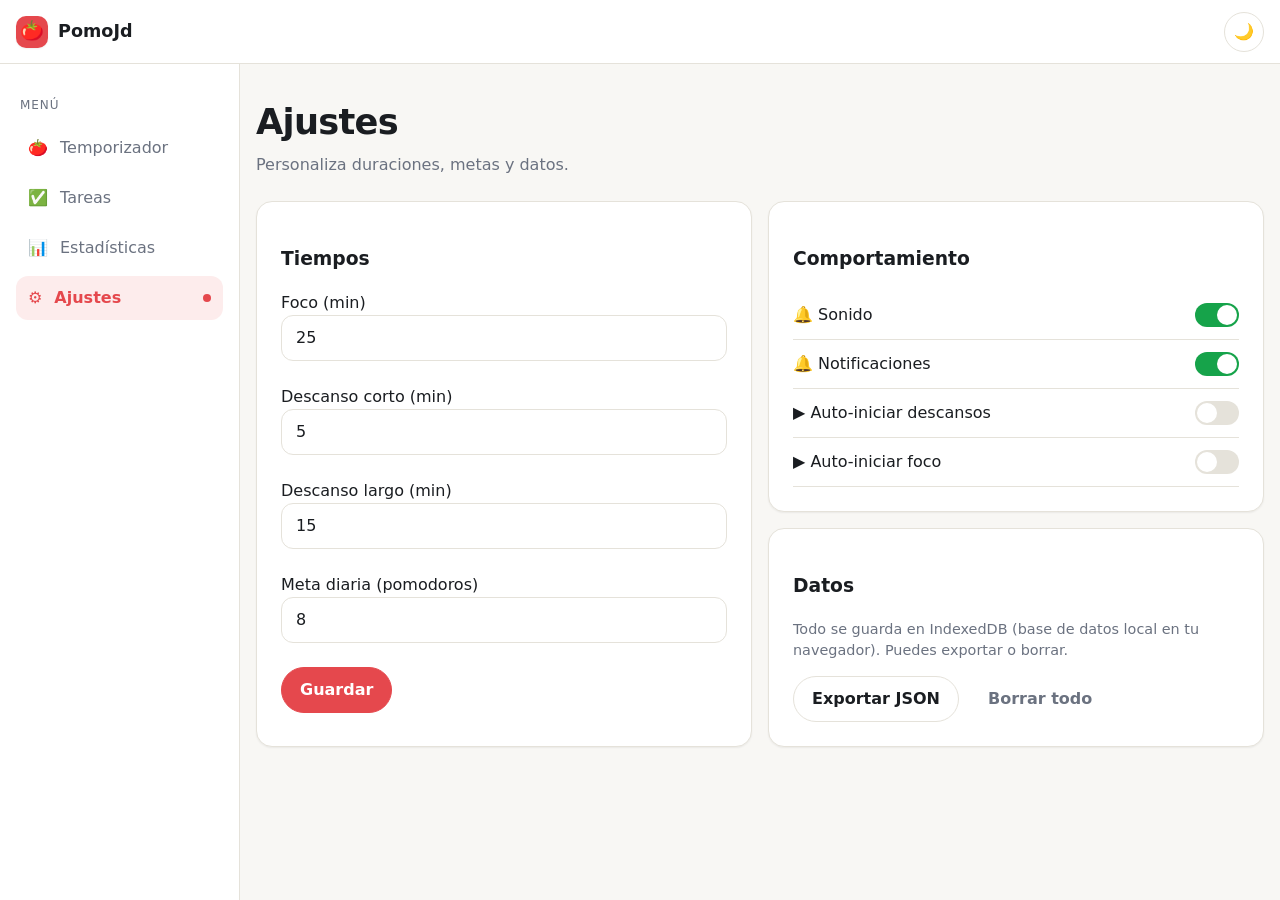
==== config.html @ 17af548b "feat: PomoJd app completa multipagina + DB" ====
<!doctype html><html lang="es" data-theme="light"><head><meta charset="utf-8"><meta name="viewport" content="width=device-width,initial-scale=1"><title>PomoJd • Ajustes</title><link rel="stylesheet" href="css/tokens.css"><link rel="stylesheet" href="css/base.css"><link rel="stylesheet" href="css/components.css"><link rel="icon" href="data:image/svg+xml,<svg xmlns='http://www.w3.org/2000/svg' viewBox='0 0 100 100'><text y='.9em' font-size='90'>🍅</text></svg>"></head>
<body><header class="topbar"><div class="logo"><div class="logo-mark">🍅</div> PomoJd</div><div class="topbar-actions"><button class="btn btn-icon" id="themeBtn" onclick="PomoUI.toggleTheme()">🌙</button></div></header>
<div class="shell"><nav class="sidebar"><div class="nav-section">Menú</div><a class="nav-link" data-page="timer" href="index.html">🍅 <span class="label">Temporizador</span><span class="dot"></span></a><a class="nav-link" data-page="tasks" href="tareas.html">✅ <span class="label">Tareas</span><span class="dot"></span></a><a class="nav-link" data-page="stats" href="stats.html">📊 <span class="label">Estadísticas</span><span class="dot"></span></a><a class="nav-link" data-page="settings" href="config.html">⚙️ <span class="label">Ajustes</span><span class="dot"></span></a></nav>
<main class="main"><div class="page-head"><div><h1>Ajustes</h1><p>Personaliza duraciones, metas y datos.</p></div></div>
<div class="grid grid-2"><div class="card"><h3>Tiempos</h3>
<label>Foco (min)<input id="focusMin" type="number" min="1" max="120" class="input"></label><br><br>
<label>Descanso corto (min)<input id="shortMin" type="number" min="1" max="30" class="input"></label><br><br>
<label>Descanso largo (min)<input id="longMin" type="number" min="5" max="60" class="input"></label><br><br>
<label>Meta diaria (pomodoros)<input id="dailyGoal" type="number" min="1" max="30" class="input"></label><br><br>
<button class="btn btn-primary" id="saveTimes">Guardar</button></div>
<div><div class="card" style="margin-bottom:16px"><h3>Comportamiento</h3><div id="toggles"></div></div>
<div class="card"><h3>Datos</h3><p style="color:var(--text-muted);font-size:.9rem">Todo se guarda en IndexedDB (base de datos local en tu navegador). Puedes exportar o borrar.</p><div class="row"><button class="btn" id="expJson">Exportar JSON</button><button class="btn btn-ghost" id="wipe">Borrar todo</button></div></div></div></div>
</main></div><nav class="tabbar"><a data-page="timer" href="index.html">🍅<span>Timer</span></a><a data-page="tasks" href="tareas.html">✅<span>Tareas</span></a><a data-page="stats" href="stats.html">📊<span>Stats</span></a><a data-page="settings" href="config.html">⚙️<span>Ajustes</span></a></nav><div id="toasts"></div>
<script src="js/db.js"></script><script src="js/ui.js"></script><script src="js/settings.js"></script><script>PomoUI.setActiveNav('settings');PomoSettings.init();</script></body></html>
---- css/tokens.css ----
:root{
  color-scheme: light;
  --bg:#F8F7F4; --bg-elev:#FFFFFF; --bg-subtle:#EFEDE8;
  --text:#1A1D21; --text-muted:#6B7280; --border:#E5E2DA;
  --primary:#E5484D; --primary-hover:#C93A3F; --primary-soft:#FDECEC;
  --focus:#2563EB; --success:#16A34A; --success-soft:#E6F6EC;
  --warning:#D97706; --warning-soft:#FEF3C7; --info:#0E7490; --info-soft:#E0F5FA;
  --ring-track:#E9E6DD; --ring-progress:#E5484D; --ring-break:#16A34A;
  --font-sans:"Inter",system-ui,-apple-system,"Segoe UI",Roboto,sans-serif;
  --font-mono:ui-monospace,SFMono-Regular,Menlo,Consolas,monospace;
  --fs-xs:.75rem; --fs-sm:.875rem; --fs-base:1rem;
  --fs-lg:1.25rem; --fs-xl:1.5rem; --fs-2xl:2rem;
  --fs-timer:clamp(3.5rem,12vw,6rem);
  --sp-1:4px; --sp-2:8px; --sp-3:12px; --sp-4:16px; --sp-6:24px; --sp-8:32px; --sp-12:48px;
  --r-sm:8px; --r-md:12px; --r-lg:16px; --r-full:999px;
  --shadow-sm:0 1px 2px rgb(0 0 0/.06);
  --shadow-md:0 4px 12px rgb(0 0 0/.08);
  --shadow-lg:0 12px 32px rgb(0 0 0/.12);
  --maxw:1120px; --nav-h:64px; --tabbar-h:68px;
  --ease:cubic-bezier(.2,.8,.2,1); --dur-fast:150ms; --dur-med:300ms;
}
[data-theme="dark"]{
  color-scheme: dark;
  --bg:#121417; --bg-elev:#1B1E23; --bg-subtle:#24282F;
  --text:#F3F4F6; --text-muted:#9CA3AF; --border:#2A2F37;
  --primary:#FF6363; --primary-hover:#FF7A7A; --primary-soft:#2E1D1D;
  --focus:#60A5FA; --success:#34D399; --success-soft:#143325;
  --warning:#FBBF24; --warning-soft:#30250F; --info:#22D3EE; --info-soft:#0f3038;
  --ring-track:#2A2F37; --ring-progress:#FF6363; --ring-break:#34D399;
}
---- css/base.css ----
*{box-sizing:border-box}
html{scroll-behavior:smooth}
body{margin:0;font-family:var(--font-sans);background:var(--bg);color:var(--text);line-height:1.5;-webkit-font-smoothing:antialiased}
a{color:inherit;text-decoration:none}
button{font:inherit}
.topbar{height:var(--nav-h);display:flex;align-items:center;justify-content:space-between;padding:0 var(--sp-4);background:var(--bg-elev);border-bottom:1px solid var(--border);position:sticky;top:0;z-index:20}
.logo{display:flex;align-items:center;gap:10px;font-weight:700;font-size:1.1rem}
.logo-mark{width:32px;height:32px;border-radius:10px;background:var(--primary);color:#fff;display:grid;place-items:center;font-size:1.2rem;box-shadow:var(--shadow-sm)}
.topbar-actions{display:flex;gap:8px;align-items:center}
.shell{display:flex;min-height:calc(100vh - var(--nav-h))}
.sidebar{width:240px;flex-shrink:0;background:var(--bg-elev);border-right:1px solid var(--border);padding:var(--sp-4);display:flex;flex-direction:column;gap:6px;position:sticky;top:var(--nav-h);height:calc(100vh - var(--nav-h))}
.nav-link{display:flex;align-items:center;gap:12px;padding:10px 12px;border-radius:var(--r-md);color:var(--text-muted);font-weight:500;transition:all var(--dur-fast) var(--ease)}
.nav-link:hover{background:var(--bg-subtle);color:var(--text)}
.nav-link.active{background:var(--primary-soft);color:var(--primary);font-weight:700}
.nav-link .dot{margin-left:auto;width:8px;height:8px;border-radius:50%;background:var(--primary);display:none}
.nav-link.active .dot{display:block}
.nav-section{font-size:var(--fs-xs);text-transform:uppercase;letter-spacing:.08em;color:var(--text-muted);margin:16px 4px 6px}
.streak-card{margin-top:auto;background:var(--bg-subtle);border:1px solid var(--border);border-radius:var(--r-lg);padding:14px}
.main{flex:1;max-width:var(--maxw);margin:0 auto;padding:var(--sp-8) var(--sp-4) 60px;width:100%;animation:pageIn var(--dur-med) var(--ease)}
@keyframes pageIn{from{opacity:0;transform:translateY(8px)}to{opacity:1;transform:none}}
.page-head{display:flex;flex-wrap:wrap;align-items:end;justify-content:space-between;gap:12px;margin-bottom:var(--sp-6)}
.page-head h1{margin:0;font-size:clamp(1.6rem,3vw,2.2rem);letter-spacing:-.02em}
.page-head p{margin:4px 0 0;color:var(--text-muted)}
.grid{display:grid;gap:16px}
.grid-2{grid-template-columns:repeat(2,minmax(0,1fr))}
.grid-4{grid-template-columns:repeat(4,minmax(0,1fr))}
.card{background:var(--bg-elev);border:1px solid var(--border);border-radius:var(--r-lg);box-shadow:var(--shadow-sm);padding:var(--sp-6)}
.tabbar{display:none}
#toasts{position:fixed;right:16px;bottom:16px;display:flex;flex-direction:column;gap:8px;z-index:50}
.toast{background:var(--text);color:var(--bg);padding:12px 16px;border-radius:var(--r-md);box-shadow:var(--shadow-lg);font-size:var(--fs-sm);animation:pageIn var(--dur-med) var(--ease)}
@media(max-width:1023px){.sidebar{width:72px;padding:12px 8px}.sidebar .label,.sidebar .nav-section,.sidebar .streak-card{display:none}.nav-link{justify-content:center}}
@media(max-width:640px){
  .sidebar{display:none}
  .main{padding:20px 16px calc(var(--tabbar-h) + 24px)}
  .grid-2,.grid-4{grid-template-columns:1fr}
  .tabbar{display:flex;position:fixed;bottom:0;left:0;right:0;height:var(--tabbar-h);background:var(--bg-elev);border-top:1px solid var(--border);z-index:20;padding:8px}
  .tabbar a{flex:1;display:flex;flex-direction:column;align-items:center;justify-content:center;gap:2px;font-size:11px;color:var(--text-muted);border-radius:var(--r-md)}
  .tabbar a.active{color:var(--primary);background:var(--primary-soft);font-weight:700}
  #toasts{left:16px;bottom:calc(var(--tabbar-h) + 12px)}
}
@media(prefers-reduced-motion:reduce){*{animation:none!important;transition:none!important}}
---- css/components.css ----
.btn{border:1px solid var(--border);background:var(--bg-elev);color:var(--text);padding:10px 18px;border-radius:var(--r-full);cursor:pointer;font-weight:600;transition:all var(--dur-fast) var(--ease);display:inline-flex;align-items:center;gap:8px;justify-content:center}
.btn:hover{transform:translateY(-1px);box-shadow:var(--shadow-md)}
.btn:active{transform:scale(.98)}
.btn-primary{background:var(--primary);border-color:var(--primary);color:#fff}
.btn-primary:hover{background:var(--primary-hover)}
.btn-large{width:64px;height:64px;border-radius:50%;font-size:1.5rem;padding:0}
.btn-icon{width:40px;height:40px;border-radius:50%;padding:0}
.btn-ghost{background:transparent;border-color:transparent;color:var(--text-muted)}
.btn-ghost:hover{background:var(--bg-subtle);color:var(--text);box-shadow:none}
.btn:focus-visible,a:focus-visible,input:focus-visible,select:focus-visible{outline:2px solid var(--focus);outline-offset:2px}
.mode-tabs{display:inline-flex;background:var(--bg-subtle);border:1px solid var(--border);border-radius:var(--r-full);padding:4px;gap:4px}
.mode-tabs button{border:0;background:transparent;padding:8px 16px;border-radius:var(--r-full);cursor:pointer;color:var(--text-muted);font-weight:600}
.mode-tabs button.active{background:var(--bg-elev);color:var(--text);box-shadow:var(--shadow-sm)}
.mode-tabs button.active[data-mode="focus"]{background:var(--primary);color:#fff}
.mode-tabs button.active[data-mode="short"]{background:var(--success);color:#fff}
.mode-tabs button.active[data-mode="long"]{background:var(--info);color:#fff}
.timer-wrap{display:flex;flex-direction:column;align-items:center;gap:20px;padding:24px 0}
.ring{position:relative;width:min(320px,80vw);height:min(320px,80vw)}
.ring svg{width:100%;height:100%;transform:rotate(-90deg)}
.ring-track{fill:none;stroke:var(--ring-track);stroke-width:12}
.ring-prog{fill:none;stroke:var(--ring-progress);stroke-width:12;stroke-linecap:round;transition:stroke-dashoffset 1s linear,stroke .3s}
.ring.break .ring-prog{stroke:var(--ring-break)}
.ring-center{position:absolute;inset:0;display:flex;flex-direction:column;align-items:center;justify-content:center;gap:4px}
.timer-time{font-family:var(--font-mono);font-size:var(--fs-timer);font-weight:700;letter-spacing:-.02em;font-variant-numeric:tabular-nums;line-height:1}
.timer-label{font-size:var(--fs-sm);color:var(--text-muted);text-transform:uppercase;letter-spacing:.1em;font-weight:700}
.cycle-dots{display:flex;gap:8px;margin-top:6px}
.cycle-dots span{width:10px;height:10px;border-radius:50%;background:var(--border)}
.cycle-dots span.done{background:var(--primary)}
.timer-controls{display:flex;gap:12px;align-items:center}
.stat-card .num{font-size:var(--fs-2xl);font-weight:800;margin:0}
.stat-card .lbl{font-size:var(--fs-xs);text-transform:uppercase;letter-spacing:.08em;color:var(--text-muted);margin:4px 0 0}
.input,select.input,textarea.input{width:100%;padding:10px 14px;border:1px solid var(--border);border-radius:var(--r-md);background:var(--bg-elev);color:var(--text);font:inherit}
.input:focus{border-color:var(--focus)}
.row{display:flex;gap:10px;flex-wrap:wrap;align-items:center}
.task-item{display:flex;gap:12px;align-items:center;padding:12px 14px;border:1px solid var(--border);border-radius:var(--r-md);background:var(--bg-elev);margin-bottom:8px}
.task-item.done{opacity:.6;text-decoration:line-through}
.badge{display:inline-flex;padding:3px 10px;border-radius:var(--r-full);font-size:var(--fs-xs);font-weight:700;background:var(--bg-subtle);border:1px solid var(--border)}
.badge.focus{background:var(--primary-soft);color:var(--primary);border-color:transparent}
.badge.short{background:var(--success-soft);color:var(--success);border-color:transparent}
.badge.long{background:var(--info-soft);color:var(--info);border-color:transparent}
.bars{display:flex;align-items:end;gap:10px;height:180px;padding-top:12px}
.bar{flex:1;display:flex;flex-direction:column;align-items:center;gap:6px}
.bar-fill{width:100%;max-width:44px;background:var(--primary);border-radius:8px 8px 4px 4px;min-height:4px;transition:height .5s var(--ease)}
.bar span{font-size:11px;color:var(--text-muted)}
table.tbl{width:100%;border-collapse:collapse;font-size:var(--fs-sm)}
table.tbl th{text-align:left;color:var(--text-muted);font-weight:600;text-transform:uppercase;font-size:11px;letter-spacing:.06em;padding:8px;border-bottom:1px solid var(--border)}
table.tbl td{padding:10px 8px;border-bottom:1px solid var(--border)}
.toggle{position:relative;width:44px;height:24px;background:var(--border);border-radius:999px;border:0;cursor:pointer;transition:background .2s}
.toggle[aria-checked="true"]{background:var(--success)}
.toggle::after{content:"";position:absolute;top:2px;left:2px;width:20px;height:20px;background:#fff;border-radius:50%;transition:left .2s}
.toggle[aria-checked="true"]::after{left:22px}
.setting-row{display:flex;justify-content:space-between;align-items:center;gap:12px;padding:12px 0;border-bottom:1px solid var(--border)}
.progress{height:8px;background:var(--bg-subtle);border-radius:999px;overflow:hidden}
.progress > div{height:100%;background:var(--primary);border-radius:999px;transition:width .4s var(--ease)}
.kbd{font-family:var(--font-mono);font-size:11px;background:var(--bg-subtle);border:1px solid var(--border);border-bottom-width:2px;border-radius:6px;padding:2px 6px}
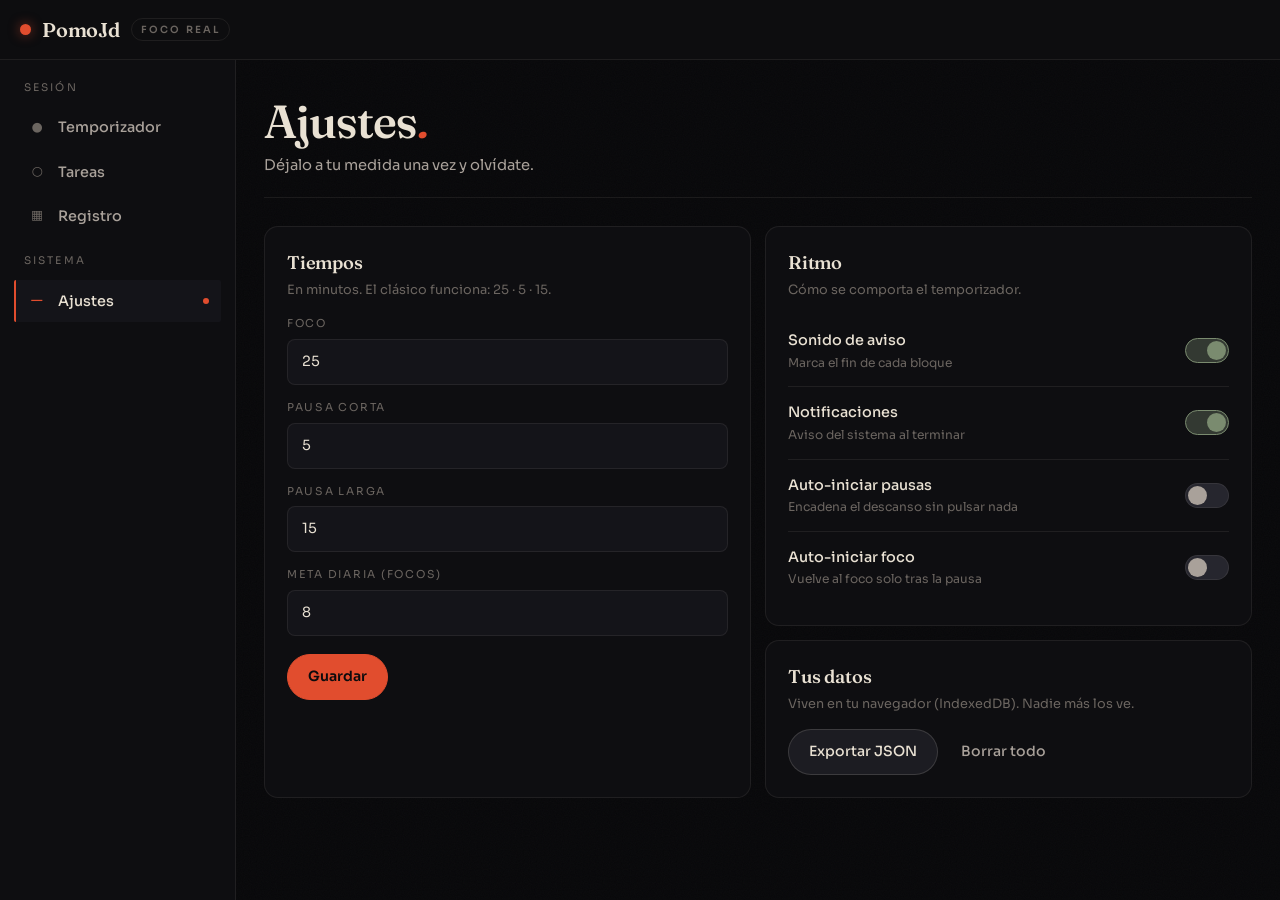
==== commit 671a6af2: "redesign: negro real, editorial, responsive PC/movil" ====
--- a/config.html
+++ b/config.html
@@ -1,14 +1,14 @@
-<!doctype html><html lang="es" data-theme="light"><head><meta charset="utf-8"><meta name="viewport" content="width=device-width,initial-scale=1"><title>PomoJd • Ajustes</title><link rel="stylesheet" href="css/tokens.css"><link rel="stylesheet" href="css/base.css"><link rel="stylesheet" href="css/components.css"><link rel="icon" href="data:image/svg+xml,<svg xmlns='http://www.w3.org/2000/svg' viewBox='0 0 100 100'><text y='.9em' font-size='90'>🍅</text></svg>"></head>
-<body><header class="topbar"><div class="logo"><div class="logo-mark">🍅</div> PomoJd</div><div class="topbar-actions"><button class="btn btn-icon" id="themeBtn" onclick="PomoUI.toggleTheme()">🌙</button></div></header>
-<div class="shell"><nav class="sidebar"><div class="nav-section">Menú</div><a class="nav-link" data-page="timer" href="index.html">🍅 <span class="label">Temporizador</span><span class="dot"></span></a><a class="nav-link" data-page="tasks" href="tareas.html">✅ <span class="label">Tareas</span><span class="dot"></span></a><a class="nav-link" data-page="stats" href="stats.html">📊 <span class="label">Estadísticas</span><span class="dot"></span></a><a class="nav-link" data-page="settings" href="config.html">⚙️ <span class="label">Ajustes</span><span class="dot"></span></a></nav>
-<main class="main"><div class="page-head"><div><h1>Ajustes</h1><p>Personaliza duraciones, metas y datos.</p></div></div>
-<div class="grid grid-2"><div class="card"><h3>Tiempos</h3>
-<label>Foco (min)<input id="focusMin" type="number" min="1" max="120" class="input"></label><br><br>
-<label>Descanso corto (min)<input id="shortMin" type="number" min="1" max="30" class="input"></label><br><br>
-<label>Descanso largo (min)<input id="longMin" type="number" min="5" max="60" class="input"></label><br><br>
-<label>Meta diaria (pomodoros)<input id="dailyGoal" type="number" min="1" max="30" class="input"></label><br><br>
+<!doctype html><html lang="es" data-theme="dark"><head><meta charset="utf-8"><meta name="viewport" content="width=device-width,initial-scale=1,viewport-fit=cover"><title>PomoJd — Ajustes</title><meta name="theme-color" content="#08080A"><link rel="icon" href="data:image/svg+xml,%3Csvg xmlns='http://www.w3.org/2000/svg' viewBox='0 0 100 100'%3E%3Ccircle cx='50' cy='50' r='34' fill='%23E14D2E'/%3E%3C/svg%3E"><link rel="preconnect" href="https://fonts.googleapis.com"><link rel="preconnect" href="https://fonts.gstatic.com" crossorigin><link href="https://fonts.googleapis.com/css2?family=Fraunces:ital,opsz,wght@0,9..144,500;0,9..144,560;1,9..144,560&family=Sora:wght@400;500;600&family=IBM+Plex+Mono:wght@400;500&display=swap" rel="stylesheet"><link rel="stylesheet" href="css/tokens.css"><link rel="stylesheet" href="css/base.css"><link rel="stylesheet" href="css/components.css"></head>
+<body><header class="topbar"><div class="logo"><span class="logo-mark"></span>PomoJd <small>foco real</small></div><div class="topbar-actions"></div></header>
+<div class="shell"><nav class="sidebar"><div class="nav-section">Sesión</div><a class="nav-link" data-page="timer" href="index.html"><span class="glyph">●</span><span class="label">Temporizador</span><span class="dot"></span></a><a class="nav-link" data-page="tasks" href="tareas.html"><span class="glyph">○</span><span class="label">Tareas</span><span class="dot"></span></a><a class="nav-link" data-page="stats" href="stats.html"><span class="glyph">▦</span><span class="label">Registro</span><span class="dot"></span></a><div class="nav-section">Sistema</div><a class="nav-link" data-page="settings" href="config.html"><span class="glyph">—</span><span class="label">Ajustes</span><span class="dot"></span></a></nav>
+<main class="main"><div class="page-head"><div><h1>Ajustes<em>.</em></h1><p>Déjalo a tu medida una vez y olvídate.</p></div></div>
+<div class="grid grid-2"><div class="card"><h3>Tiempos</h3><p class="sub">En minutos. El clásico funciona: 25 · 5 · 15.</p>
+<label class="f-label" for="focusMin">Foco</label><input id="focusMin" type="number" min="1" max="120" class="input" style="margin-bottom:14px">
+<label class="f-label" for="shortMin">Pausa corta</label><input id="shortMin" type="number" min="1" max="30" class="input" style="margin-bottom:14px">
+<label class="f-label" for="longMin">Pausa larga</label><input id="longMin" type="number" min="5" max="60" class="input" style="margin-bottom:14px">
+<label class="f-label" for="dailyGoal">Meta diaria (focos)</label><input id="dailyGoal" type="number" min="1" max="30" class="input" style="margin-bottom:18px">
 <button class="btn btn-primary" id="saveTimes">Guardar</button></div>
-<div><div class="card" style="margin-bottom:16px"><h3>Comportamiento</h3><div id="toggles"></div></div>
-<div class="card"><h3>Datos</h3><p style="color:var(--text-muted);font-size:.9rem">Todo se guarda en IndexedDB (base de datos local en tu navegador). Puedes exportar o borrar.</p><div class="row"><button class="btn" id="expJson">Exportar JSON</button><button class="btn btn-ghost" id="wipe">Borrar todo</button></div></div></div></div>
-</main></div><nav class="tabbar"><a data-page="timer" href="index.html">🍅<span>Timer</span></a><a data-page="tasks" href="tareas.html">✅<span>Tareas</span></a><a data-page="stats" href="stats.html">📊<span>Stats</span></a><a data-page="settings" href="config.html">⚙️<span>Ajustes</span></a></nav><div id="toasts"></div>
+<div><div class="card" style="margin-bottom:14px"><h3>Ritmo</h3><p class="sub">Cómo se comporta el temporizador.</p><div id="toggles"></div></div>
+<div class="card"><h3>Tus datos</h3><p class="sub">Viven en tu navegador (IndexedDB). Nadie más los ve.</p><div class="row"><button class="btn" id="expJson">Exportar JSON</button><button class="btn btn-ghost" id="wipe">Borrar todo</button></div></div></div></div>
+</main></div><nav class="tabbar"><a data-page="timer" href="index.html"><span class="glyph">●</span><span>Foco</span></a><a data-page="tasks" href="tareas.html"><span class="glyph">○</span><span>Tareas</span></a><a data-page="stats" href="stats.html"><span class="glyph">▦</span><span>Registro</span></a><a data-page="settings" href="config.html"><span class="glyph">—</span><span>Ajustes</span></a></nav><div id="toasts"></div>
 <script src="js/db.js"></script><script src="js/ui.js"></script><script src="js/settings.js"></script><script>PomoUI.setActiveNav('settings');PomoSettings.init();</script></body></html>
--- a/css/tokens.css
+++ b/css/tokens.css
@@ -1,30 +1,42 @@
+/* PomoJd — negro real. Solo dark. */
 :root{
-  color-scheme: light;
-  --bg:#F8F7F4; --bg-elev:#FFFFFF; --bg-subtle:#EFEDE8;
-  --text:#1A1D21; --text-muted:#6B7280; --border:#E5E2DA;
-  --primary:#E5484D; --primary-hover:#C93A3F; --primary-soft:#FDECEC;
-  --focus:#2563EB; --success:#16A34A; --success-soft:#E6F6EC;
-  --warning:#D97706; --warning-soft:#FEF3C7; --info:#0E7490; --info-soft:#E0F5FA;
-  --ring-track:#E9E6DD; --ring-progress:#E5484D; --ring-break:#16A34A;
-  --font-sans:"Inter",system-ui,-apple-system,"Segoe UI",Roboto,sans-serif;
-  --font-mono:ui-monospace,SFMono-Regular,Menlo,Consolas,monospace;
-  --fs-xs:.75rem; --fs-sm:.875rem; --fs-base:1rem;
-  --fs-lg:1.25rem; --fs-xl:1.5rem; --fs-2xl:2rem;
-  --fs-timer:clamp(3.5rem,12vw,6rem);
+  color-scheme: dark;
+  --bg-0:#08080A;
+  --bg-1:#0E0E11;
+  --bg-2:#141419;
+  --bg-3:#1C1C22;
+  --bg:var(--bg-0); --bg-elev:var(--bg-1); --bg-subtle:var(--bg-2);
+  --line:rgba(237,230,218,.08);
+  --line-strong:rgba(237,230,218,.15);
+  --border:var(--line);
+  --bone:#E9E1D3;
+  --bone-dim:#A9A19A;
+  --bone-faint:#6B6560;
+  --text:var(--bone); --text-muted:var(--bone-dim);
+  --tomato:#E14D2E; --tomato-hover:#EF5E3B; --tomato-active:#B93A24;
+  --primary:var(--tomato); --primary-hover:var(--tomato-hover); --primary-soft:rgba(225,77,46,.12);
+  --amber:#D9A441;
+  --sage:#7A8B6F;
+  --success:var(--sage); --success-soft:rgba(122,139,111,.14);
+  --focus:#D9A441; --info:#A9A19A; --info-soft:rgba(169,161,154,.12);
+  --warning:var(--amber); --warning-soft:rgba(217,164,65,.12);
+  --ring-track:#222228; --ring-progress:var(--tomato); --ring-break:var(--sage);
+  --font-display:"Fraunces","Iowan Old Style",Georgia,serif;
+  --font-sans:"Sora","Archivo",system-ui,-apple-system,"Segoe UI",sans-serif;
+  --font-mono:"IBM Plex Mono","Fragment Mono",ui-monospace,SFMono-Regular,Menlo,monospace;
+  --fs-xs:.72rem; --fs-sm:.86rem; --fs-base:.95rem;
+  --fs-lg:1.15rem; --fs-xl:1.5rem; --fs-2xl:2rem;
   --sp-1:4px; --sp-2:8px; --sp-3:12px; --sp-4:16px; --sp-6:24px; --sp-8:32px; --sp-12:48px;
-  --r-sm:8px; --r-md:12px; --r-lg:16px; --r-full:999px;
-  --shadow-sm:0 1px 2px rgb(0 0 0/.06);
-  --shadow-md:0 4px 12px rgb(0 0 0/.08);
-  --shadow-lg:0 12px 32px rgb(0 0 0/.12);
-  --maxw:1120px; --nav-h:64px; --tabbar-h:68px;
-  --ease:cubic-bezier(.2,.8,.2,1); --dur-fast:150ms; --dur-med:300ms;
+  --r-sm:6px; --r-md:14px; --r-lg:14px; --r-full:999px;
+  --shadow-sm:none; --shadow-md:none; --shadow-lg:none;
+  --glow-focus:0 0 26px rgba(225,77,46,.22);
+  --maxw:1060px; --nav-h:60px; --tabbar-h:66px;
+  --ease:cubic-bezier(.2,.8,.2,1); --dur-fast:140ms; --dur-med:280ms;
 }
-[data-theme="dark"]{
+/* La app es negra por decisión. El tema claro queda desactivado. */
+[data-theme="light"]{
   color-scheme: dark;
-  --bg:#121417; --bg-elev:#1B1E23; --bg-subtle:#24282F;
-  --text:#F3F4F6; --text-muted:#9CA3AF; --border:#2A2F37;
-  --primary:#FF6363; --primary-hover:#FF7A7A; --primary-soft:#2E1D1D;
-  --focus:#60A5FA; --success:#34D399; --success-soft:#143325;
-  --warning:#FBBF24; --warning-soft:#30250F; --info:#22D3EE; --info-soft:#0f3038;
-  --ring-track:#2A2F37; --ring-progress:#FF6363; --ring-break:#34D399;
+  --bg:var(--bg-0); --bg-elev:var(--bg-1); --bg-subtle:var(--bg-2);
+  --border:var(--line); --text:var(--bone); --text-muted:var(--bone-dim);
+  --primary:var(--tomato); --primary-hover:var(--tomato-hover); --primary-soft:rgba(225,77,46,.12);
 }
--- a/css/base.css
+++ b/css/base.css
@@ -1,41 +1,99 @@
 *{box-sizing:border-box}
 html{scroll-behavior:smooth}
-body{margin:0;font-family:var(--font-sans);background:var(--bg);color:var(--text);line-height:1.5;-webkit-font-smoothing:antialiased}
+body{
+  margin:0;background:var(--bg-0);color:var(--bone);
+  font-family:var(--font-sans);font-size:var(--fs-base);line-height:1.55;
+  -webkit-font-smoothing:antialiased;text-rendering:optimizeLegibility;
+}
+/* grano de película sobre el negro — mata el plano genérico */
+body::before{
+  content:"";position:fixed;inset:0;z-index:0;pointer-events:none;opacity:.05;
+  background-image:url("data:image/svg+xml,%3Csvg xmlns='http://www.w3.org/2000/svg' width='140' height='140'%3E%3Cfilter id='n'%3E%3CfeTurbulence type='fractalNoise' baseFrequency='0.85' numOctaves='2'/%3E%3C/filter%3E%3Crect width='140' height='140' filter='url(%23n)' opacity='0.6'/%3E%3C/svg%3E");
+}
+.shell,.topbar,.tabbar,.main{position:relative;z-index:1}
+::selection{background:var(--tomato);color:var(--bg-0)}
+::-webkit-scrollbar{width:8px;height:8px}
+::-webkit-scrollbar-track{background:transparent}
+::-webkit-scrollbar-thumb{background:#2A2A32;border-radius:99px}
+::-webkit-scrollbar-thumb:hover{background:#3A3A44}
 a{color:inherit;text-decoration:none}
-button{font:inherit}
-.topbar{height:var(--nav-h);display:flex;align-items:center;justify-content:space-between;padding:0 var(--sp-4);background:var(--bg-elev);border-bottom:1px solid var(--border);position:sticky;top:0;z-index:20}
-.logo{display:flex;align-items:center;gap:10px;font-weight:700;font-size:1.1rem}
-.logo-mark{width:32px;height:32px;border-radius:10px;background:var(--primary);color:#fff;display:grid;place-items:center;font-size:1.2rem;box-shadow:var(--shadow-sm)}
+button{font:inherit;color:inherit}
+:focus-visible{outline:1.5px solid var(--amber);outline-offset:3px;border-radius:4px}
+
+.topbar{
+  height:var(--nav-h);display:flex;align-items:center;justify-content:space-between;
+  padding:0 20px;background:rgba(14,14,17,.86);backdrop-filter:blur(14px);
+  border-bottom:1px solid var(--line);position:sticky;top:0;z-index:20;
+}
+.logo{display:flex;align-items:center;gap:11px;font-family:var(--font-display);font-weight:600;font-size:1.25rem;letter-spacing:-.01em}
+.logo-mark{width:11px;height:11px;border-radius:50%;background:var(--tomato);box-shadow:0 0 12px rgba(225,77,46,.55);flex-shrink:0}
+.logo small{font-family:var(--font-sans);font-size:.62rem;color:var(--bone-faint);letter-spacing:.22em;text-transform:uppercase;border:1px solid var(--line);border-radius:99px;padding:3px 9px}
 .topbar-actions{display:flex;gap:8px;align-items:center}
+
 .shell{display:flex;min-height:calc(100vh - var(--nav-h))}
-.sidebar{width:240px;flex-shrink:0;background:var(--bg-elev);border-right:1px solid var(--border);padding:var(--sp-4);display:flex;flex-direction:column;gap:6px;position:sticky;top:var(--nav-h);height:calc(100vh - var(--nav-h))}
-.nav-link{display:flex;align-items:center;gap:12px;padding:10px 12px;border-radius:var(--r-md);color:var(--text-muted);font-weight:500;transition:all var(--dur-fast) var(--ease)}
-.nav-link:hover{background:var(--bg-subtle);color:var(--text)}
-.nav-link.active{background:var(--primary-soft);color:var(--primary);font-weight:700}
-.nav-link .dot{margin-left:auto;width:8px;height:8px;border-radius:50%;background:var(--primary);display:none}
+.sidebar{
+  width:236px;flex-shrink:0;background:var(--bg-1);
+  border-right:1px solid var(--line);padding:20px 14px;
+  display:flex;flex-direction:column;gap:2px;
+  position:sticky;top:var(--nav-h);height:calc(100vh - var(--nav-h));
+}
+.nav-section{font-size:.66rem;text-transform:uppercase;letter-spacing:.2em;color:var(--bone-faint);margin:14px 10px 8px}
+.nav-section:first-child{margin-top:0}
+.nav-link{
+  display:flex;align-items:center;gap:12px;padding:10px 12px;border-radius:2px;
+  color:var(--bone-dim);font-weight:500;font-size:.9rem;border-left:2px solid transparent;
+  transition:color var(--dur-fast) var(--ease),background var(--dur-fast) var(--ease),border-color var(--dur-fast) var(--ease);
+}
+.nav-link:hover{background:var(--bg-2);color:var(--bone)}
+.nav-link.active{background:var(--bg-2);color:var(--bone);border-left-color:var(--tomato)}
+.nav-link .glyph{width:18px;text-align:center;color:var(--bone-faint);font-size:.8rem;flex-shrink:0}
+.nav-link.active .glyph{color:var(--tomato)}
+.nav-link .dot{margin-left:auto;width:6px;height:6px;border-radius:50%;background:var(--tomato);display:none}
 .nav-link.active .dot{display:block}
-.nav-section{font-size:var(--fs-xs);text-transform:uppercase;letter-spacing:.08em;color:var(--text-muted);margin:16px 4px 6px}
-.streak-card{margin-top:auto;background:var(--bg-subtle);border:1px solid var(--border);border-radius:var(--r-lg);padding:14px}
-.main{flex:1;max-width:var(--maxw);margin:0 auto;padding:var(--sp-8) var(--sp-4) 60px;width:100%;animation:pageIn var(--dur-med) var(--ease)}
-@keyframes pageIn{from{opacity:0;transform:translateY(8px)}to{opacity:1;transform:none}}
-.page-head{display:flex;flex-wrap:wrap;align-items:end;justify-content:space-between;gap:12px;margin-bottom:var(--sp-6)}
-.page-head h1{margin:0;font-size:clamp(1.6rem,3vw,2.2rem);letter-spacing:-.02em}
-.page-head p{margin:4px 0 0;color:var(--text-muted)}
-.grid{display:grid;gap:16px}
+.side-note{margin-top:auto;border-top:1px solid var(--line);padding:16px 10px 4px;font-size:.78rem;color:var(--bone-faint);line-height:1.6}
+.side-note strong{color:var(--bone-dim);font-weight:500}
+
+.main{flex:1;max-width:var(--maxw);margin:0 auto;padding:40px 28px 80px;width:100%;animation:pageIn var(--dur-med) var(--ease)}
+@keyframes pageIn{from{opacity:0;transform:translateY(10px)}to{opacity:1;transform:none}}
+.page-head{display:flex;flex-wrap:wrap;align-items:flex-end;justify-content:space-between;gap:16px;margin-bottom:28px;padding-bottom:20px;border-bottom:1px solid var(--line)}
+.page-head h1{margin:0;font-family:var(--font-display);font-weight:560;font-size:clamp(2rem,4vw,2.9rem);line-height:.95;letter-spacing:-.02em}
+.page-head h1 em{font-style:italic;color:var(--tomato)}
+.page-head p{margin:10px 0 0;color:var(--bone-dim);font-size:.92rem;max-width:52ch}
+.grid{display:grid;gap:14px}
 .grid-2{grid-template-columns:repeat(2,minmax(0,1fr))}
 .grid-4{grid-template-columns:repeat(4,minmax(0,1fr))}
-.card{background:var(--bg-elev);border:1px solid var(--border);border-radius:var(--r-lg);box-shadow:var(--shadow-sm);padding:var(--sp-6)}
+.card{background:var(--bg-1);border:1px solid var(--line);border-radius:var(--r-md);padding:22px}
+.card h3{margin:0 0 4px;font-family:var(--font-display);font-size:1.15rem;font-weight:560;letter-spacing:-.01em}
+.card .sub{margin:0 0 14px;color:var(--bone-faint);font-size:.8rem}
 .tabbar{display:none}
-#toasts{position:fixed;right:16px;bottom:16px;display:flex;flex-direction:column;gap:8px;z-index:50}
-.toast{background:var(--text);color:var(--bg);padding:12px 16px;border-radius:var(--r-md);box-shadow:var(--shadow-lg);font-size:var(--fs-sm);animation:pageIn var(--dur-med) var(--ease)}
-@media(max-width:1023px){.sidebar{width:72px;padding:12px 8px}.sidebar .label,.sidebar .nav-section,.sidebar .streak-card{display:none}.nav-link{justify-content:center}}
+#toasts{position:fixed;right:18px;bottom:18px;display:flex;flex-direction:column;gap:8px;z-index:50}
+.toast{background:var(--bg-3);color:var(--bone);border:1px solid var(--line-strong);border-left:2px solid var(--tomato);padding:11px 15px;border-radius:6px;font-size:var(--fs-sm);animation:pageIn var(--dur-med) var(--ease);max-width:min(360px,calc(100vw - 36px))}
+
+@media(max-width:1023px){
+  .sidebar{width:64px;padding:16px 8px}
+  .sidebar .label,.sidebar .nav-section,.sidebar .side-note{display:none}
+  .nav-link{justify-content:center;border-left-color:transparent;padding:12px 0}
+  .nav-link.active{border-left-color:transparent}
+  .nav-link.active .glyph{color:var(--tomato)}
+  .nav-link .dot{display:none!important}
+}
 @media(max-width:640px){
   .sidebar{display:none}
-  .main{padding:20px 16px calc(var(--tabbar-h) + 24px)}
-  .grid-2,.grid-4{grid-template-columns:1fr}
-  .tabbar{display:flex;position:fixed;bottom:0;left:0;right:0;height:var(--tabbar-h);background:var(--bg-elev);border-top:1px solid var(--border);z-index:20;padding:8px}
-  .tabbar a{flex:1;display:flex;flex-direction:column;align-items:center;justify-content:center;gap:2px;font-size:11px;color:var(--text-muted);border-radius:var(--r-md)}
-  .tabbar a.active{color:var(--primary);background:var(--primary-soft);font-weight:700}
-  #toasts{left:16px;bottom:calc(var(--tabbar-h) + 12px)}
+  .main{padding:24px 18px calc(var(--tabbar-h) + 30px)}
+  .grid-2,.grid-4{grid-template-columns:1fr 1fr}
+  .grid-4 .card{padding:14px}
+  .stat-card .num{font-size:1.3rem!important}
+  .tabbar{
+    display:flex;position:fixed;bottom:0;left:0;right:0;min-height:var(--tabbar-h);
+    background:rgba(14,14,17,.92);backdrop-filter:blur(14px);
+    border-top:1px solid var(--line);z-index:20;padding:6px 6px calc(6px + env(safe-area-inset-bottom));
+  }
+  .tabbar a{flex:1;display:flex;flex-direction:column;align-items:center;justify-content:center;gap:3px;font-size:.64rem;letter-spacing:.08em;text-transform:uppercase;color:var(--bone-faint);border-radius:8px;min-height:52px}
+  .tabbar a .glyph{font-size:1rem}
+  .tabbar a.active{color:var(--bone)}
+  .tabbar a.active .glyph{color:var(--tomato)}
+  #toasts{left:14px;right:14px;bottom:calc(var(--tabbar-h) + 12px)}
+  .toast{max-width:none}
+  .page-head{margin-bottom:20px}
 }
 @media(prefers-reduced-motion:reduce){*{animation:none!important;transition:none!important}}
--- a/css/components.css
+++ b/css/components.css
@@ -1,55 +1,106 @@
-.btn{border:1px solid var(--border);background:var(--bg-elev);color:var(--text);padding:10px 18px;border-radius:var(--r-full);cursor:pointer;font-weight:600;transition:all var(--dur-fast) var(--ease);display:inline-flex;align-items:center;gap:8px;justify-content:center}
-.btn:hover{transform:translateY(-1px);box-shadow:var(--shadow-md)}
-.btn:active{transform:scale(.98)}
-.btn-primary{background:var(--primary);border-color:var(--primary);color:#fff}
-.btn-primary:hover{background:var(--primary-hover)}
-.btn-large{width:64px;height:64px;border-radius:50%;font-size:1.5rem;padding:0}
-.btn-icon{width:40px;height:40px;border-radius:50%;padding:0}
-.btn-ghost{background:transparent;border-color:transparent;color:var(--text-muted)}
-.btn-ghost:hover{background:var(--bg-subtle);color:var(--text);box-shadow:none}
-.btn:focus-visible,a:focus-visible,input:focus-visible,select:focus-visible{outline:2px solid var(--focus);outline-offset:2px}
-.mode-tabs{display:inline-flex;background:var(--bg-subtle);border:1px solid var(--border);border-radius:var(--r-full);padding:4px;gap:4px}
-.mode-tabs button{border:0;background:transparent;padding:8px 16px;border-radius:var(--r-full);cursor:pointer;color:var(--text-muted);font-weight:600}
-.mode-tabs button.active{background:var(--bg-elev);color:var(--text);box-shadow:var(--shadow-sm)}
-.mode-tabs button.active[data-mode="focus"]{background:var(--primary);color:#fff}
-.mode-tabs button.active[data-mode="short"]{background:var(--success);color:#fff}
-.mode-tabs button.active[data-mode="long"]{background:var(--info);color:#fff}
-.timer-wrap{display:flex;flex-direction:column;align-items:center;gap:20px;padding:24px 0}
-.ring{position:relative;width:min(320px,80vw);height:min(320px,80vw)}
+/* Componentes — negro editorial, táctil, sin neones */
+.btn{
+  border:1px solid var(--line-strong);background:var(--bg-3);color:var(--bone);
+  padding:11px 20px;border-radius:var(--r-full);cursor:pointer;font-weight:500;font-size:.88rem;
+  transition:background var(--dur-fast) var(--ease),transform var(--dur-fast) var(--ease),border-color var(--dur-fast) var(--ease);
+  display:inline-flex;align-items:center;gap:8px;justify-content:center;min-height:44px;
+}
+.btn:hover{background:#24242C;border-color:rgba(237,230,218,.22)}
+.btn:active{transform:scale(.97)}
+.btn-primary{background:var(--tomato);border-color:var(--tomato);color:#0B0B0D;font-weight:600}
+.btn-primary:hover{background:var(--tomato-hover);border-color:var(--tomato-hover)}
+.btn-primary:active{background:var(--tomato-active)}
+.btn-large{width:66px;height:66px;border-radius:50%;font-size:1.35rem;padding:0}
+.btn-icon{width:38px;height:38px;border-radius:50%;padding:0;min-height:0;background:transparent;border-color:var(--line);color:var(--bone-dim)}
+.btn-icon:hover{color:var(--bone)}
+.btn-ghost{background:transparent;border-color:transparent;color:var(--bone-dim);padding:11px 12px}
+.btn-ghost:hover{background:transparent;color:var(--bone);text-decoration:underline;text-underline-offset:4px}
+
+.mode-tabs{display:inline-flex;background:var(--bg-1);border:1px solid var(--line);border-radius:var(--r-full);padding:4px;gap:2px}
+.mode-tabs button{border:0;background:transparent;padding:9px 18px;border-radius:var(--r-full);cursor:pointer;color:var(--bone-faint);font-weight:500;font-size:.83rem;transition:all var(--dur-fast) var(--ease)}
+.mode-tabs button:hover{color:var(--bone)}
+.mode-tabs button.active{background:var(--bg-3);color:var(--bone)}
+.mode-tabs button.active[data-mode="focus"]{background:var(--tomato);color:#0B0B0D;font-weight:600}
+.mode-tabs button.active[data-mode="short"]{background:var(--sage);color:#0B0B0D;font-weight:600}
+.mode-tabs button.active[data-mode="long"]{background:var(--amber);color:#0B0B0D;font-weight:600}
+
+.timer-wrap{display:flex;flex-direction:column;align-items:center;gap:22px;padding:12px 0 8px}
+.ring{position:relative;width:min(300px,74vw);height:min(300px,74vw)}
 .ring svg{width:100%;height:100%;transform:rotate(-90deg)}
-.ring-track{fill:none;stroke:var(--ring-track);stroke-width:12}
-.ring-prog{fill:none;stroke:var(--ring-progress);stroke-width:12;stroke-linecap:round;transition:stroke-dashoffset 1s linear,stroke .3s}
-.ring.break .ring-prog{stroke:var(--ring-break)}
-.ring-center{position:absolute;inset:0;display:flex;flex-direction:column;align-items:center;justify-content:center;gap:4px}
-.timer-time{font-family:var(--font-mono);font-size:var(--fs-timer);font-weight:700;letter-spacing:-.02em;font-variant-numeric:tabular-nums;line-height:1}
-.timer-label{font-size:var(--fs-sm);color:var(--text-muted);text-transform:uppercase;letter-spacing:.1em;font-weight:700}
-.cycle-dots{display:flex;gap:8px;margin-top:6px}
-.cycle-dots span{width:10px;height:10px;border-radius:50%;background:var(--border)}
-.cycle-dots span.done{background:var(--primary)}
-.timer-controls{display:flex;gap:12px;align-items:center}
-.stat-card .num{font-size:var(--fs-2xl);font-weight:800;margin:0}
-.stat-card .lbl{font-size:var(--fs-xs);text-transform:uppercase;letter-spacing:.08em;color:var(--text-muted);margin:4px 0 0}
-.input,select.input,textarea.input{width:100%;padding:10px 14px;border:1px solid var(--border);border-radius:var(--r-md);background:var(--bg-elev);color:var(--text);font:inherit}
-.input:focus{border-color:var(--focus)}
+.ring-track{fill:none;stroke:var(--ring-track);stroke-width:8}
+.ring-prog{fill:none;stroke:var(--ring-progress);stroke-width:8;stroke-linecap:butt;transition:stroke-dashoffset .9s linear,stroke .3s}
+.ring.glow .ring-prog{filter:drop-shadow(0 0 10px rgba(225,77,46,.35))}
+.ring.break .ring-prog{stroke:var(--ring-break);filter:none}
+.ring-center{position:absolute;inset:0;display:flex;flex-direction:column;align-items:center;justify-content:center;gap:8px}
+.timer-time{font-family:var(--font-mono);font-weight:500;font-size:clamp(3.4rem,9vw,4.6rem);letter-spacing:-.045em;font-variant-numeric:tabular-nums;line-height:1;color:var(--bone)}
+.timer-label{font-size:.66rem;color:var(--bone-faint);text-transform:uppercase;letter-spacing:.24em;font-weight:500}
+.timer-label b{color:var(--tomato);font-weight:600}
+.cycle-dots{display:flex;gap:9px;margin-top:4px}
+.cycle-dots span{width:22px;height:3px;border-radius:99px;background:#26262E}
+.cycle-dots span.done{background:var(--tomato)}
+.timer-controls{display:flex;gap:14px;align-items:center}
+.today-line{font-family:var(--font-mono);font-size:.78rem;color:var(--bone-faint);letter-spacing:.02em}
+.today-line b{color:var(--bone-dim);font-weight:500}
+
+.stat-card{padding:16px 18px}
+.stat-card .num{font-family:var(--font-display);font-size:1.75rem;font-weight:560;letter-spacing:-.02em;margin:0;font-variant-numeric:tabular-nums}
+.stat-card .num small{font-family:var(--font-mono);font-size:.72rem;color:var(--bone-faint);letter-spacing:0}
+.stat-card .lbl{font-size:.66rem;text-transform:uppercase;letter-spacing:.16em;color:var(--bone-faint);margin:6px 0 0}
+.stat-card.streak{border-left:2px solid var(--amber)}
+
+.input,select.input,textarea.input{
+  width:100%;padding:11px 14px;border:1px solid var(--line);border-radius:8px;
+  background:var(--bg-2);color:var(--bone);font:inherit;font-size:.88rem;
+  transition:border-color var(--dur-fast) var(--ease),background var(--dur-fast) var(--ease);
+}
+.input::placeholder{color:var(--bone-faint)}
+.input:focus{border-color:rgba(217,164,65,.5);background:var(--bg-3);outline:none}
+select.input{appearance:none;background-image:url("data:image/svg+xml,%3Csvg xmlns='http://www.w3.org/2000/svg' width='10' height='6'%3E%3Cpath d='M1 1l4 4 4-4' stroke='%236B6560' fill='none' stroke-width='1.5'/%3E%3C/svg%3E");background-repeat:no-repeat;background-position:right 14px center;padding-right:36px}
+label.f-label{display:block;font-size:.68rem;text-transform:uppercase;letter-spacing:.16em;color:var(--bone-faint);margin-bottom:7px}
 .row{display:flex;gap:10px;flex-wrap:wrap;align-items:center}
-.task-item{display:flex;gap:12px;align-items:center;padding:12px 14px;border:1px solid var(--border);border-radius:var(--r-md);background:var(--bg-elev);margin-bottom:8px}
-.task-item.done{opacity:.6;text-decoration:line-through}
-.badge{display:inline-flex;padding:3px 10px;border-radius:var(--r-full);font-size:var(--fs-xs);font-weight:700;background:var(--bg-subtle);border:1px solid var(--border)}
-.badge.focus{background:var(--primary-soft);color:var(--primary);border-color:transparent}
-.badge.short{background:var(--success-soft);color:var(--success);border-color:transparent}
-.badge.long{background:var(--info-soft);color:var(--info);border-color:transparent}
-.bars{display:flex;align-items:end;gap:10px;height:180px;padding-top:12px}
-.bar{flex:1;display:flex;flex-direction:column;align-items:center;gap:6px}
-.bar-fill{width:100%;max-width:44px;background:var(--primary);border-radius:8px 8px 4px 4px;min-height:4px;transition:height .5s var(--ease)}
-.bar span{font-size:11px;color:var(--text-muted)}
-table.tbl{width:100%;border-collapse:collapse;font-size:var(--fs-sm)}
-table.tbl th{text-align:left;color:var(--text-muted);font-weight:600;text-transform:uppercase;font-size:11px;letter-spacing:.06em;padding:8px;border-bottom:1px solid var(--border)}
-table.tbl td{padding:10px 8px;border-bottom:1px solid var(--border)}
-.toggle{position:relative;width:44px;height:24px;background:var(--border);border-radius:999px;border:0;cursor:pointer;transition:background .2s}
-.toggle[aria-checked="true"]{background:var(--success)}
-.toggle::after{content:"";position:absolute;top:2px;left:2px;width:20px;height:20px;background:#fff;border-radius:50%;transition:left .2s}
-.toggle[aria-checked="true"]::after{left:22px}
-.setting-row{display:flex;justify-content:space-between;align-items:center;gap:12px;padding:12px 0;border-bottom:1px solid var(--border)}
-.progress{height:8px;background:var(--bg-subtle);border-radius:999px;overflow:hidden}
-.progress > div{height:100%;background:var(--primary);border-radius:999px;transition:width .4s var(--ease)}
-.kbd{font-family:var(--font-mono);font-size:11px;background:var(--bg-subtle);border:1px solid var(--border);border-bottom-width:2px;border-radius:6px;padding:2px 6px}
+
+.task-item{display:flex;gap:13px;align-items:flex-start;padding:15px 16px;border:1px solid var(--line);border-radius:10px;background:var(--bg-1);margin-bottom:9px;transition:border-color var(--dur-fast) var(--ease)}
+.task-item:hover{border-color:var(--line-strong)}
+.task-item.done{opacity:.45}
+.task-item.done .t-title{text-decoration:line-through}
+.task-item input[type="checkbox"]{width:19px;height:19px;margin-top:2px;accent-color:var(--tomato);cursor:pointer}
+.t-title{font-weight:500;font-size:.92rem}
+.t-meta{font-family:var(--font-mono);font-size:.72rem;color:var(--bone-faint);margin-top:3px}
+.badge{display:inline-flex;align-items:center;gap:6px;padding:3px 10px;border-radius:var(--r-full);font-size:.68rem;font-weight:500;letter-spacing:.04em;background:var(--bg-3);border:1px solid var(--line);color:var(--bone-dim);font-family:var(--font-mono)}
+.badge::before{content:"";width:6px;height:6px;border-radius:50%;background:currentColor}
+.badge.focus{color:var(--tomato);border-color:rgba(225,77,46,.3);background:var(--primary-soft)}
+.badge.short{color:var(--sage);border-color:rgba(122,139,111,.3);background:var(--success-soft)}
+.badge.long{color:var(--amber);border-color:rgba(217,164,65,.3);background:var(--warning-soft)}
+
+.bars{display:flex;align-items:flex-end;gap:10px;height:190px;padding-top:12px}
+.bar{flex:1;display:flex;flex-direction:column;align-items:center;gap:7px;min-width:0}
+.bar-fill{width:100%;max-width:38px;background:#2C2C35;border:1px solid var(--line);border-radius:4px 4px 2px 2px;min-height:5px;transition:height .5s var(--ease)}
+.bar.today .bar-fill{background:var(--tomato);border-color:var(--tomato)}
+.bar span{font-size:.64rem;color:var(--bone-faint);text-transform:uppercase;letter-spacing:.08em}
+.bar strong{font-family:var(--font-mono);font-size:.78rem;font-weight:500;color:var(--bone-dim)}
+table.tbl{width:100%;border-collapse:collapse;font-size:.83rem}
+table.tbl th{text-align:left;color:var(--bone-faint);font-weight:500;text-transform:uppercase;font-size:.64rem;letter-spacing:.14em;padding:9px 8px;border-bottom:1px solid var(--line)}
+table.tbl td{padding:11px 8px;border-bottom:1px solid var(--line);font-variant-numeric:tabular-nums}
+table.tbl tr:last-child td{border-bottom:0}
+table.tbl td.mono{font-family:var(--font-mono);font-size:.76rem;color:var(--bone-dim)}
+.toggle{position:relative;width:44px;height:25px;background:#26262E;border:1px solid var(--line);border-radius:999px;cursor:pointer;transition:background .2s;flex-shrink:0;padding:0}
+.toggle[aria-checked="true"]{background:rgba(122,139,111,.35);border-color:var(--sage)}
+.toggle::after{content:"";position:absolute;top:2px;left:2px;width:19px;height:19px;background:var(--bone-dim);border-radius:50%;transition:left .2s,background .2s}
+.toggle[aria-checked="true"]::after{left:21px;background:var(--sage)}
+.setting-row{display:flex;justify-content:space-between;align-items:center;gap:12px;padding:14px 0;border-bottom:1px solid var(--line)}
+.setting-row:last-child{border-bottom:0}
+.setting-row .s-t{font-weight:500;font-size:.9rem}
+.setting-row .s-d{font-size:.76rem;color:var(--bone-faint);margin-top:2px}
+.progress{height:5px;background:#222228;border-radius:999px;overflow:hidden}
+.progress > div{height:100%;background:var(--tomato);border-radius:999px;transition:width .4s var(--ease)}
+.kbd{font-family:var(--font-mono);font-size:.68rem;background:var(--bg-3);border:1px solid var(--line-strong);border-bottom-width:2px;border-radius:5px;padding:1px 7px;color:var(--bone-dim)}
+.divider{border:0;border-top:1px solid var(--line);margin:18px 0}
+.foot-note{font-size:.76rem;color:var(--bone-faint);line-height:1.7}
+.foot-note a{text-decoration:underline;text-underline-offset:3px;color:var(--bone-dim)}
+@media(max-width:640px){
+  .btn{min-height:48px}
+  .timer-controls{gap:18px}
+  .mode-tabs{width:100%;justify-content:space-between}
+  .mode-tabs button{flex:1;padding:10px 6px;font-size:.78rem}
+  table.tbl th:nth-child(4),table.tbl td:nth-child(4){display:none}
+}
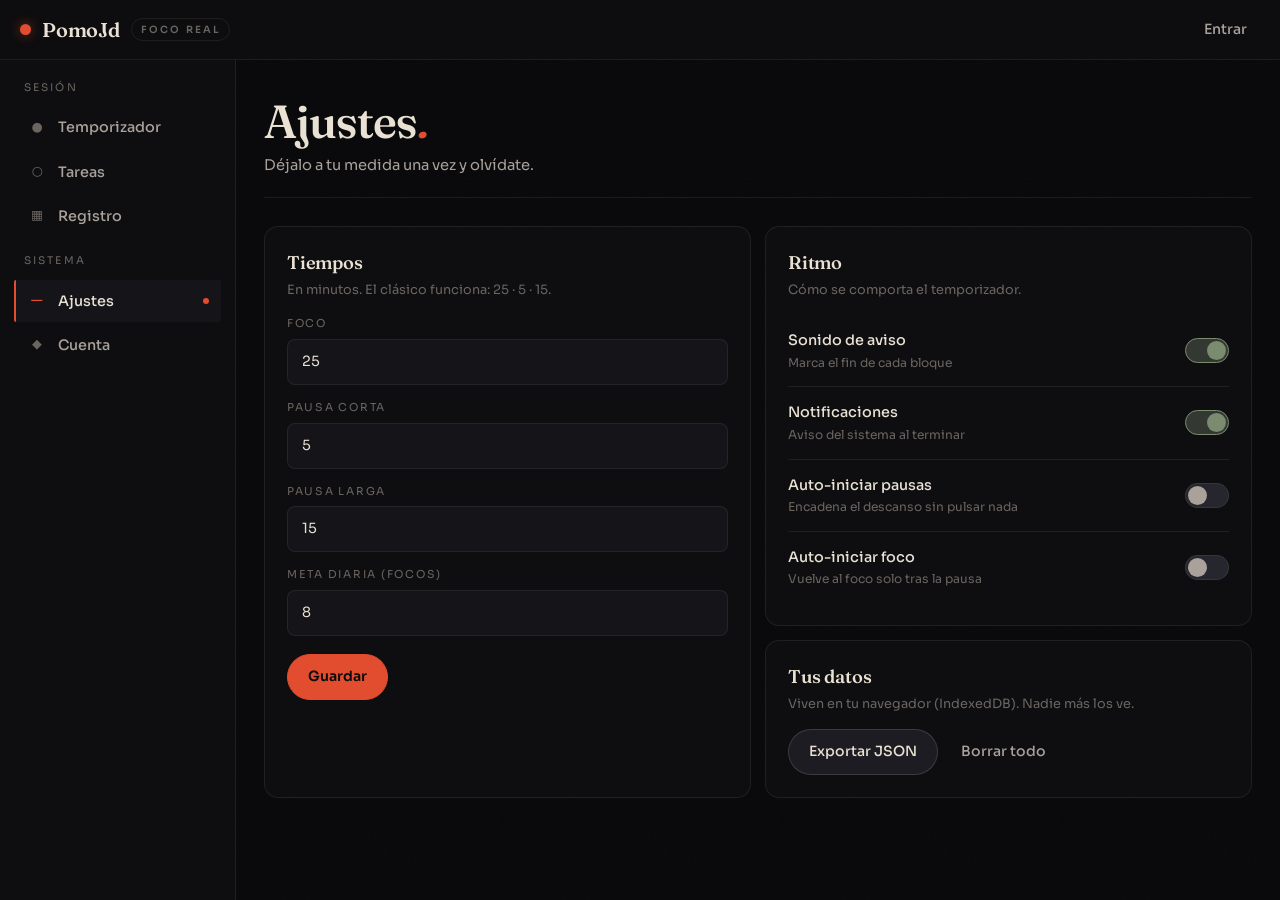
==== commit dc0fe021: "feat: cuentas, sync nube, timer persistente" ====
--- a/config.html
+++ b/config.html
@@ -1,6 +1,6 @@
-<!doctype html><html lang="es" data-theme="dark"><head><meta charset="utf-8"><meta name="viewport" content="width=device-width,initial-scale=1,viewport-fit=cover"><title>PomoJd — Ajustes</title><meta name="theme-color" content="#08080A"><link rel="icon" href="data:image/svg+xml,%3Csvg xmlns='http://www.w3.org/2000/svg' viewBox='0 0 100 100'%3E%3Ccircle cx='50' cy='50' r='34' fill='%23E14D2E'/%3E%3C/svg%3E"><link rel="preconnect" href="https://fonts.googleapis.com"><link rel="preconnect" href="https://fonts.gstatic.com" crossorigin><link href="https://fonts.googleapis.com/css2?family=Fraunces:ital,opsz,wght@0,9..144,500;0,9..144,560;1,9..144,560&family=Sora:wght@400;500;600&family=IBM+Plex+Mono:wght@400;500&display=swap" rel="stylesheet"><link rel="stylesheet" href="css/tokens.css"><link rel="stylesheet" href="css/base.css"><link rel="stylesheet" href="css/components.css"></head>
-<body><header class="topbar"><div class="logo"><span class="logo-mark"></span>PomoJd <small>foco real</small></div><div class="topbar-actions"></div></header>
-<div class="shell"><nav class="sidebar"><div class="nav-section">Sesión</div><a class="nav-link" data-page="timer" href="index.html"><span class="glyph">●</span><span class="label">Temporizador</span><span class="dot"></span></a><a class="nav-link" data-page="tasks" href="tareas.html"><span class="glyph">○</span><span class="label">Tareas</span><span class="dot"></span></a><a class="nav-link" data-page="stats" href="stats.html"><span class="glyph">▦</span><span class="label">Registro</span><span class="dot"></span></a><div class="nav-section">Sistema</div><a class="nav-link" data-page="settings" href="config.html"><span class="glyph">—</span><span class="label">Ajustes</span><span class="dot"></span></a></nav>
+<!doctype html><html lang="es" data-theme="dark"><head><meta charset="utf-8"><meta name="viewport" content="width=device-width,initial-scale=1,viewport-fit=cover"><title>PomoJd — Ajustes</title><meta name="theme-color" content="#08080A"><link rel="icon" href="data:image/svg+xml,%3Csvg xmlns='http://www.w3.org/2000/svg' viewBox='0 0 100 100'%3E%3Ccircle cx='50' cy='50' r='34' fill='%23E14D2E'/%3E%3C/svg%3E"><link rel="preconnect" href="https://fonts.googleapis.com"><link rel="preconnect" href="https://fonts.gstatic.com" crossorigin><link href="https://fonts.googleapis.com/css2?family=Fraunces:ital,opsz,wght@0,9..144,500;0,9..144,560;1,9..144,560&family=Sora:wght@400;500;600&family=IBM+Plex+Mono:wght@400;500&display=swap" rel="stylesheet"><link rel="stylesheet" href="css/tokens.css?v=3"><link rel="stylesheet" href="css/base.css?v=4"><link rel="stylesheet" href="css/components.css?v=4"></head>
+<body><header class="topbar"><div class="logo"><span class="logo-mark"></span>PomoJd <small>foco real</small></div><div class="topbar-actions"><span data-account></span></div></header>
+<div class="shell"><nav class="sidebar"><div class="nav-section">Sesión</div><a class="nav-link" data-page="timer" href="index.html"><span class="glyph">●</span><span class="label">Temporizador</span><span class="dot"></span></a><a class="nav-link" data-page="tasks" href="tareas.html"><span class="glyph">○</span><span class="label">Tareas</span><span class="dot"></span></a><a class="nav-link" data-page="stats" href="stats.html"><span class="glyph">▦</span><span class="label">Registro</span><span class="dot"></span></a><div class="nav-section">Sistema</div><a class="nav-link" data-page="settings" href="config.html"><span class="glyph">—</span><span class="label">Ajustes</span><span class="dot"></span></a><a class="nav-link" data-page="account" href="cuenta.html"><span class="glyph">◆</span><span class="label">Cuenta</span><span class="dot"></span></a></nav>
 <main class="main"><div class="page-head"><div><h1>Ajustes<em>.</em></h1><p>Déjalo a tu medida una vez y olvídate.</p></div></div>
 <div class="grid grid-2"><div class="card"><h3>Tiempos</h3><p class="sub">En minutos. El clásico funciona: 25 · 5 · 15.</p>
 <label class="f-label" for="focusMin">Foco</label><input id="focusMin" type="number" min="1" max="120" class="input" style="margin-bottom:14px">
@@ -11,4 +11,4 @@
 <div><div class="card" style="margin-bottom:14px"><h3>Ritmo</h3><p class="sub">Cómo se comporta el temporizador.</p><div id="toggles"></div></div>
 <div class="card"><h3>Tus datos</h3><p class="sub">Viven en tu navegador (IndexedDB). Nadie más los ve.</p><div class="row"><button class="btn" id="expJson">Exportar JSON</button><button class="btn btn-ghost" id="wipe">Borrar todo</button></div></div></div></div>
 </main></div><nav class="tabbar"><a data-page="timer" href="index.html"><span class="glyph">●</span><span>Foco</span></a><a data-page="tasks" href="tareas.html"><span class="glyph">○</span><span>Tareas</span></a><a data-page="stats" href="stats.html"><span class="glyph">▦</span><span>Registro</span></a><a data-page="settings" href="config.html"><span class="glyph">—</span><span>Ajustes</span></a></nav><div id="toasts"></div>
-<script src="js/db.js"></script><script src="js/ui.js"></script><script src="js/settings.js"></script><script>PomoUI.setActiveNav('settings');PomoSettings.init();</script></body></html>
+<script src="js/db.js?v=4"></script><script src="js/ui.js?v=3"></script><script src="js/auth.js?v=1"></script><script src="js/sync.js?v=1"></script><script src="js/settings.js?v=3"></script><script>PomoUI.setActiveNav('settings');PomoSettings.init();</script></body></html>
--- a/css/base.css
+++ b/css/base.css
@@ -80,7 +80,8 @@
 @media(max-width:640px){
   .sidebar{display:none}
   .main{padding:24px 18px calc(var(--tabbar-h) + 30px)}
-  .grid-2,.grid-4{grid-template-columns:1fr 1fr}
+  .grid-2{grid-template-columns:1fr}
+  .grid-4{grid-template-columns:1fr 1fr}
   .grid-4 .card{padding:14px}
   .stat-card .num{font-size:1.3rem!important}
   .tabbar{
--- a/css/components.css
+++ b/css/components.css
@@ -10,7 +10,7 @@
 .btn-primary{background:var(--tomato);border-color:var(--tomato);color:#0B0B0D;font-weight:600}
 .btn-primary:hover{background:var(--tomato-hover);border-color:var(--tomato-hover)}
 .btn-primary:active{background:var(--tomato-active)}
-.btn-large{width:66px;height:66px;border-radius:50%;font-size:1.35rem;padding:0}
+.btn-large{width:84px;height:84px;border-radius:50%;font-size:.92rem;font-weight:600;padding:0;white-space:nowrap}
 .btn-icon{width:38px;height:38px;border-radius:50%;padding:0;min-height:0;background:transparent;border-color:var(--line);color:var(--bone-dim)}
 .btn-icon:hover{color:var(--bone)}
 .btn-ghost{background:transparent;border-color:transparent;color:var(--bone-dim);padding:11px 12px}
